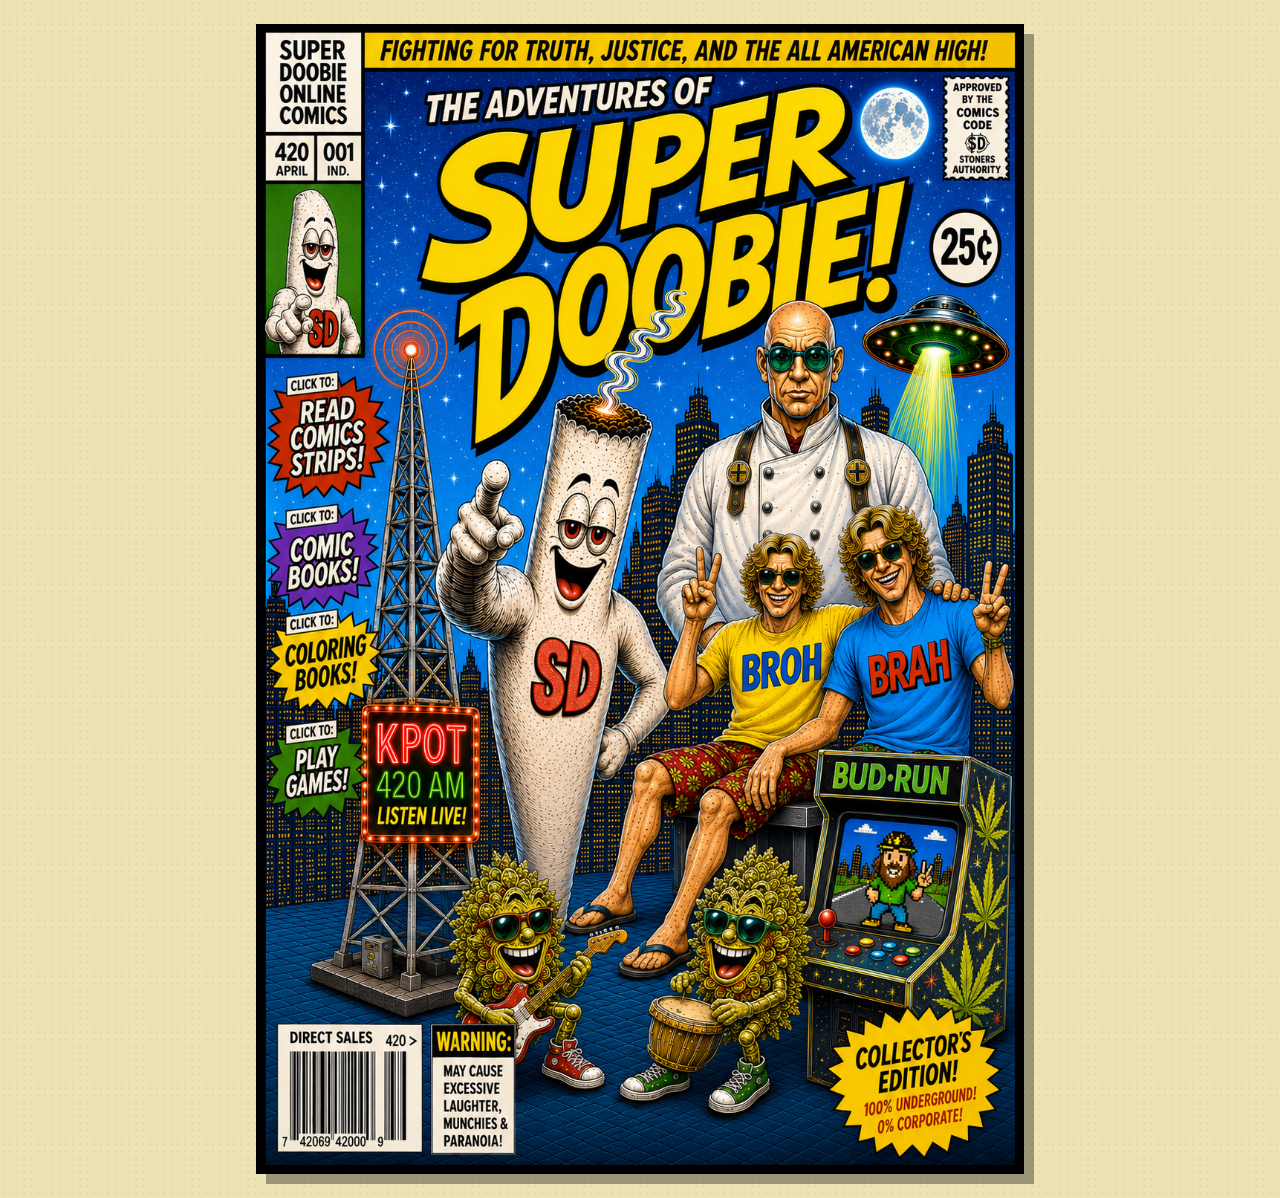
==== index.html @ 56e938bd "index.html" ====
<!DOCTYPE html>
<html lang="en">
<head>
    <meta charset="UTF-8" />
    <meta name="viewport" content="width=device-width, initial-scale=1.0" />

    <title>Super Doobie | Comic Strips, Comic Books, Games & Stash Box</title>

    <meta name="description" content="Welcome to SuperDoobie.com, home of Super Doobie! Explore comic strips, comic books, games, KPOT 420 AM, the Stash Box, coloring pages, original artwork, and underground cannabis humor.">
    <meta name="keywords" content="Super Doobie, SuperDoobie.com, comic strips, comic books, stoner comics, cannabis comics, marijuana humor, weed humor, underground comics, webcomics, games, Bud Run, KPOT 420 AM, Stash Box, coloring pages, original artwork">
    <meta name="author" content="SuperDoobie.com">

    <meta property="og:title" content="Super Doobie | Underground Comics, Games & Cannabis Humor">
    <meta property="og:description" content="Welcome to the world of Super Doobie! Read comic strips and comic books, play games, tune in to KPOT 420 AM, explore the Stash Box, and enjoy original underground cannabis humor.">
    <meta property="og:image" content="https://superdoobie.com/images/social/superdoobie-share.png">
    <meta property="og:url" content="https://superdoobie.com/">
    <meta property="og:type" content="website">

    <meta name="twitter:card" content="summary_large_image">
    <meta name="twitter:title" content="Super Doobie | Underground Comics, Games & Cannabis Humor">
    <meta name="twitter:description" content="Read comics, play games, explore the Stash Box, tune in to KPOT 420 AM, and discover the world of Super Doobie.">
    <meta name="twitter:image" content="https://superdoobie.com/images/social/superdoobie-share.png">

    <link rel="canonical" href="https://superdoobie.com/">

    <link rel="stylesheet" href="./css/index.css">
</head>

<body>

    <main class="cover-page">

        <img
    src="./images/branding/superdoobie-cover.png"
    alt="The Adventures of Super Doobie"
    class="cover-image">

    </main>

</body>
</html>
---- css/index.css ----
html,
body {
    margin: 0;
    padding: 0;
    min-height: 100%;
}

body {
    background: #efe3b6;
    background-image:
        radial-gradient(rgba(0,0,0,.06) 1px, transparent 1px);
    background-size: 7px 7px;
}
.cover-page {
    min-height: 100vh;
    display: flex;
    justify-content: center;
    align-items: flex-start;
    padding: 24px;
    box-sizing: border-box;
}

.cover-image {
    display: block;
    width: min(100%, 760px);
    height: auto;
    border: 4px solid #000;
    box-shadow: 10px 10px 0 rgba(0, 0, 0, 0.35);
    background: #fff;
}

@media (max-width: 700px) {
    .cover-page {
       padding:40px 20px 60px;
    }

    .cover-image {
        width: 100%;
        border-width: 3px;
        .cover-image{
    box-shadow:
        0 10px 35px rgba(0,0,0,.35);
}
    }
}
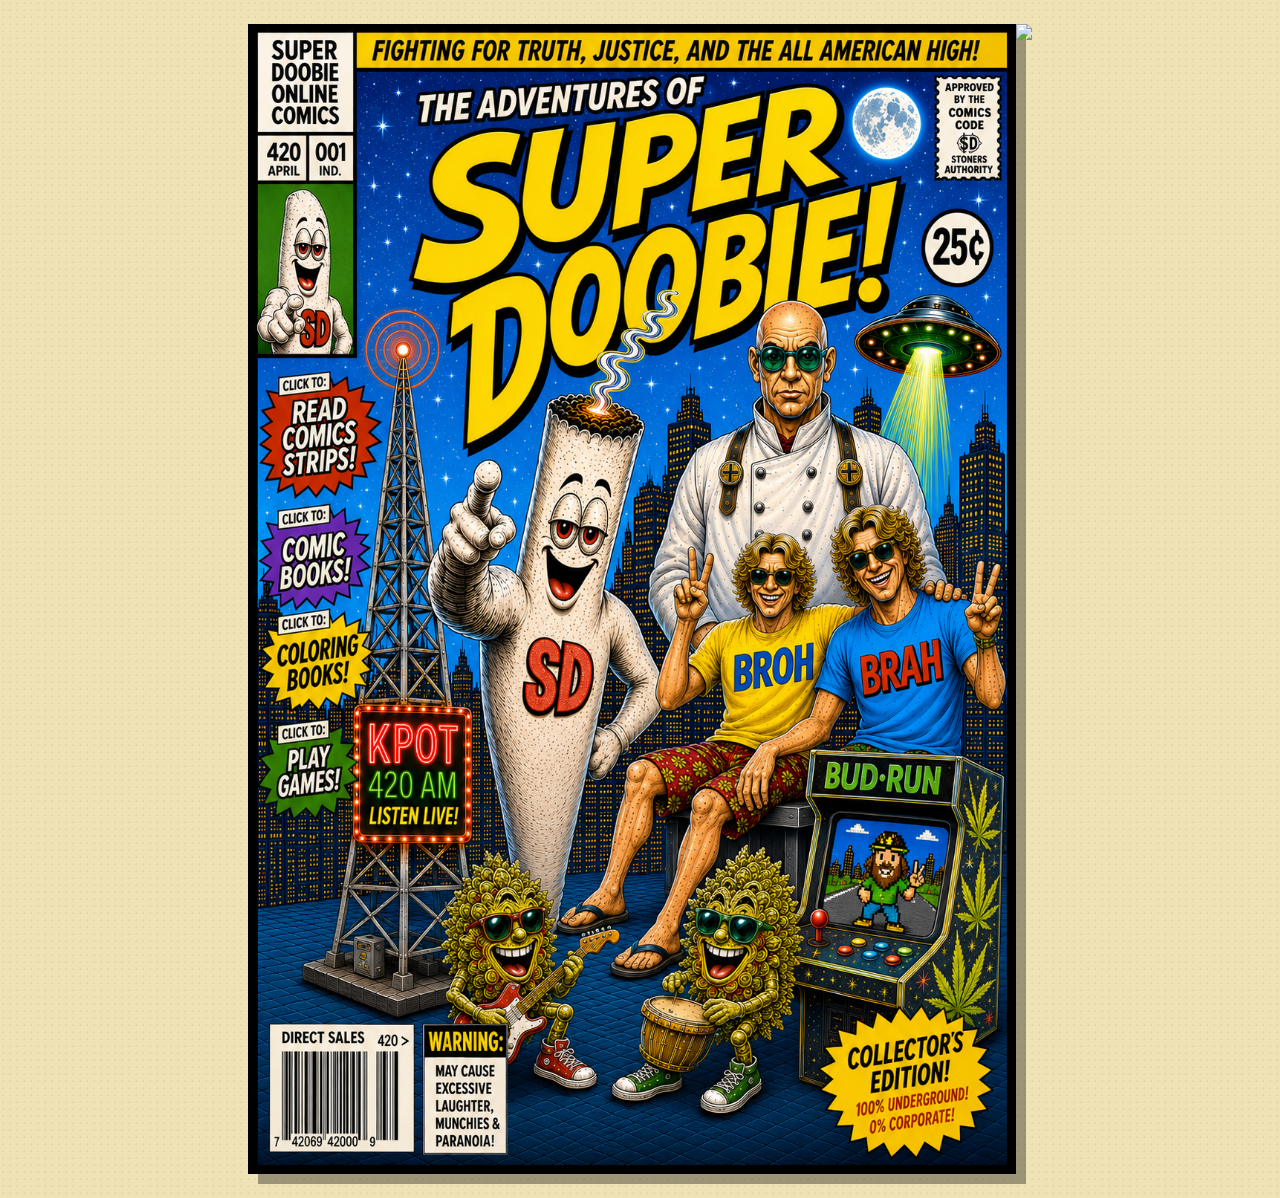
==== commit 02de37e9: "image map" ====
--- a/index.html
+++ b/index.html
@@ -28,14 +28,42 @@
 
 <body>
 
-    <main class="cover-page">
 
-        <img
-    src="./images/branding/superdoobie-cover.png"
-    alt="The Adventures of Super Doobie"
-    class="cover-image">
+<main class="cover-page">
 
-    </main>
+    <img
+        src="./images/branding/superdoobie-cover.png"
+        alt="The Adventures of Super Doobie"
+        class="cover-image"
+        usemap="#covermap">
+
+    <map name="covermap">
+
+        <!-- Comic Strips -->
+<img src="superdoobie-cover.png" usemap="#image-map">
+<map name="image-map">
+  <area
+    shape="circle"
+    coords="88,410,75"
+    href="pages/comic-strip.html"
+    alt="Super Doobie - Comic Strips"
+    title="Super Doobie - Comic Strips">
+</map>
+<area
+    shape="circle"
+    coords="90,555,70"
+    href="pages/comic-books.html"
+    alt="Super Doobie - Comic Books"
+    title="Super Doobie - Comic Books">
+
+<area
+    shape="circle"
+    coords="90,700,70"
+    href="pages/coloring-books.html"
+    alt="Super Doobie - Coloring Books"
+    title="Super Doobie - Coloring Books">
+
+</main>
 
 </body>
 </html>
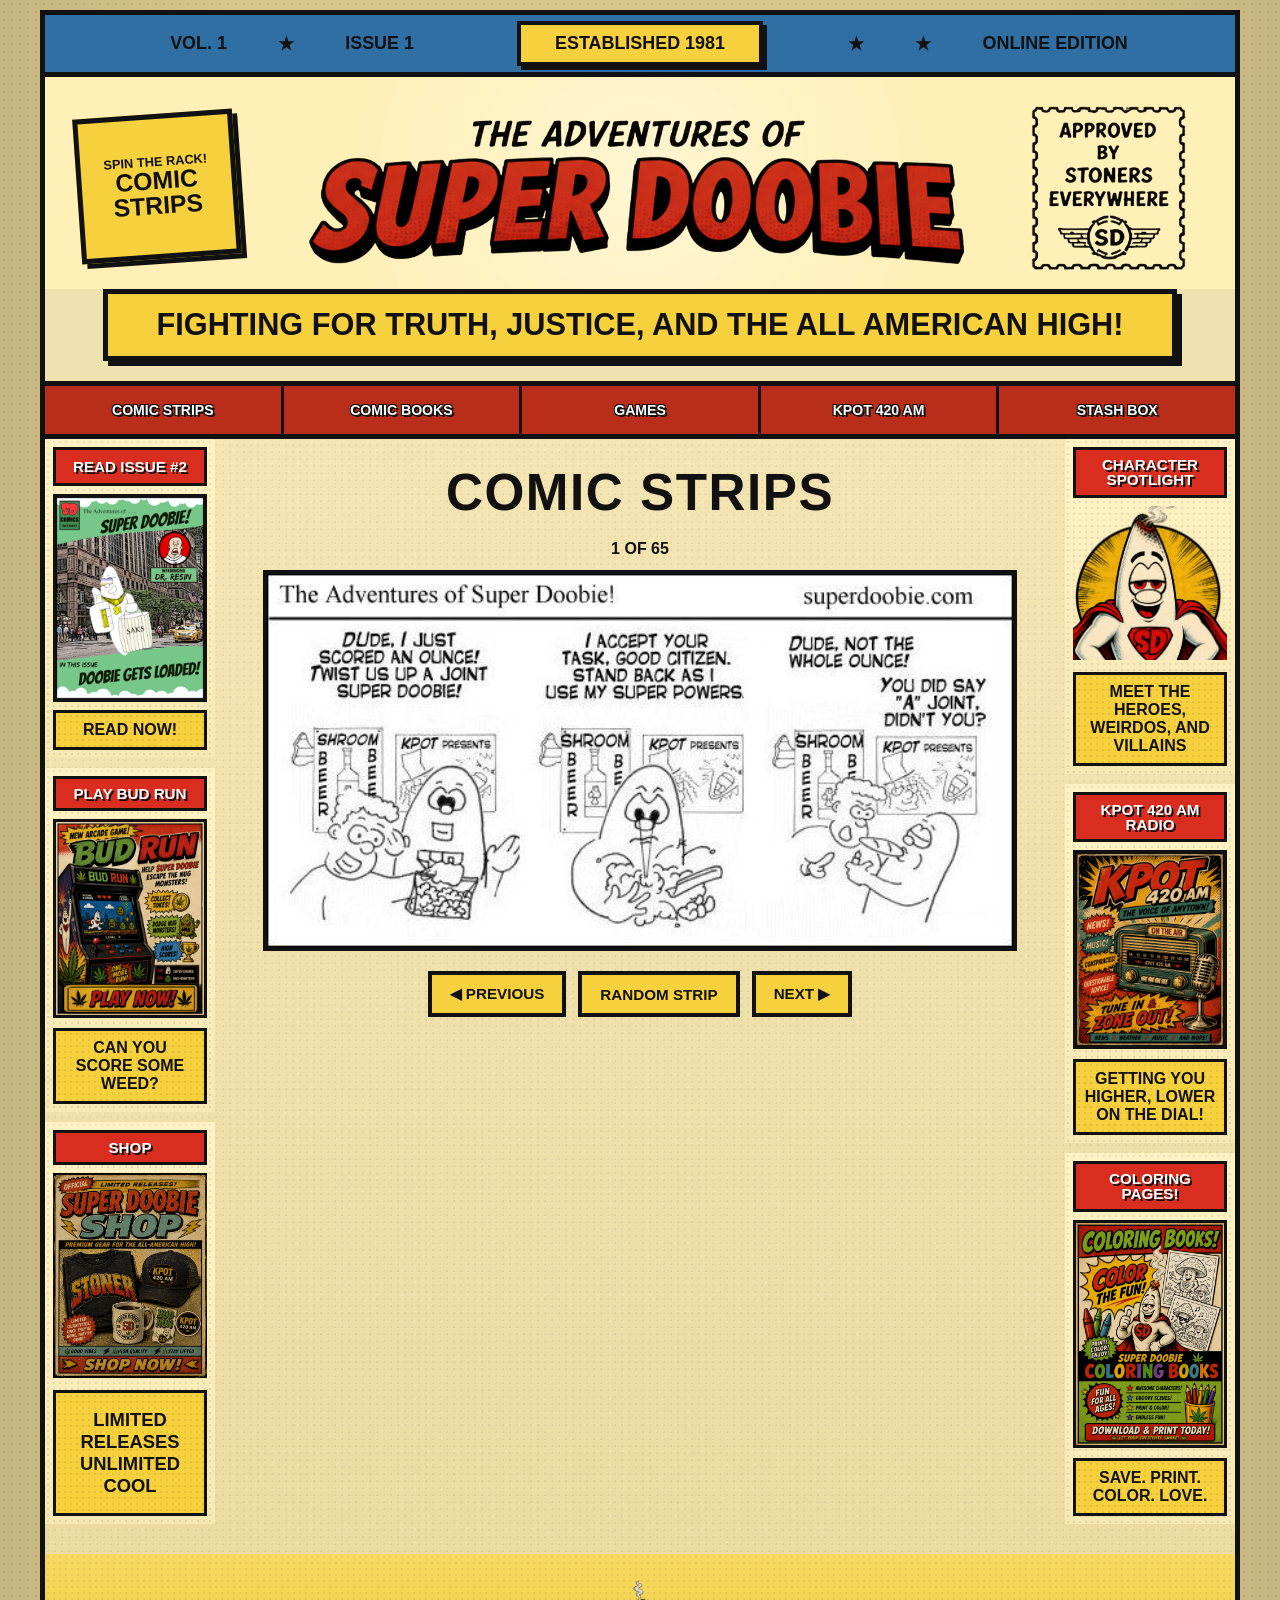
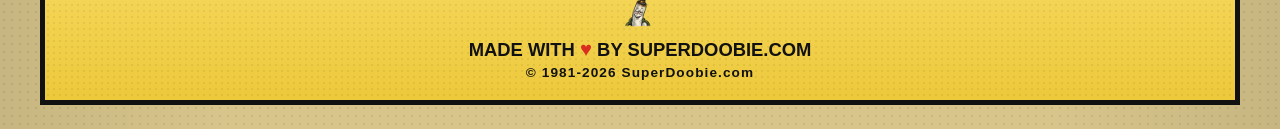
==== commit 30663d80: "new index" ====
--- a/index.html
+++ b/index.html
@@ -1,69 +1,208 @@
 <!DOCTYPE html>
 <html lang="en">
 <head>
-    <meta charset="UTF-8" />
-    <meta name="viewport" content="width=device-width, initial-scale=1.0" />
-
-    <title>Super Doobie | Comic Strips, Comic Books, Games & Stash Box</title>
-
-    <meta name="description" content="Welcome to SuperDoobie.com, home of Super Doobie! Explore comic strips, comic books, games, KPOT 420 AM, the Stash Box, coloring pages, original artwork, and underground cannabis humor.">
-    <meta name="keywords" content="Super Doobie, SuperDoobie.com, comic strips, comic books, stoner comics, cannabis comics, marijuana humor, weed humor, underground comics, webcomics, games, Bud Run, KPOT 420 AM, Stash Box, coloring pages, original artwork">
-    <meta name="author" content="SuperDoobie.com">
-
-    <meta property="og:title" content="Super Doobie | Underground Comics, Games & Cannabis Humor">
-    <meta property="og:description" content="Welcome to the world of Super Doobie! Read comic strips and comic books, play games, tune in to KPOT 420 AM, explore the Stash Box, and enjoy original underground cannabis humor.">
-    <meta property="og:image" content="https://superdoobie.com/images/social/superdoobie-share.png">
-    <meta property="og:url" content="https://superdoobie.com/">
-    <meta property="og:type" content="website">
-
-    <meta name="twitter:card" content="summary_large_image">
-    <meta name="twitter:title" content="Super Doobie | Underground Comics, Games & Cannabis Humor">
-    <meta name="twitter:description" content="Read comics, play games, explore the Stash Box, tune in to KPOT 420 AM, and discover the world of Super Doobie.">
-    <meta name="twitter:image" content="https://superdoobie.com/images/social/superdoobie-share.png">
-
-    <link rel="canonical" href="https://superdoobie.com/">
-
-    <link rel="stylesheet" href="./css/index.css">
+  <meta charset="UTF-8" />
+  <meta name="viewport" content="width=device-width, initial-scale=1.0" />
+
+  
+
+<title>Super Doobie Comic Strips</title>
+
+<meta name="description" content="Read every Super Doobie comic strip online. Enjoy classic underground stoner humor, cannabis comedy, and the adventures of Super Doobie, Dr. Resin, The Buds, Broh & Brah, and more.">
+
+<meta name="keywords" content="Super Doobie, Super Doobie comic strips, comic strips, stoner comics, cannabis comics, marijuana comics, weed humor, underground comics, webcomics, Dr. Resin, The Buds, Broh and Brah">
+
+<meta name="author" content="SuperDoobie.com">
+
+<meta property="og:title" content="Super Doobie Comic Strips">
+
+<meta property="og:description" content="Read the complete collection of Super Doobie comic strips featuring classic underground stoner humor and unforgettable characters.">
+
+<meta property="og:image" content="https://superdoobie.com/images/social/comic-strips-share.png">
+
+<meta property="og:url" content="https://superdoobie.com/pages/comic-strip.html">
+
+<meta property="og:type" content="website">
+
+<meta name="twitter:card" content="summary_large_image">
+
+<meta name="twitter:title" content="Super Doobie Comic Strips">
+
+<meta name="twitter:description" content="Read the complete collection of Super Doobie comic strips online.">
+
+<meta name="twitter:image" content="https://superdoobie.com/images/social/comic-strips-share.png">
+
+<link rel="canonical" href="https://superdoobie.com/pages/comic-strip.html">
+
+  <link rel="stylesheet" href="../css/framework.css">
+  <link rel="stylesheet" href="../css/header.css">
+  <link rel="stylesheet" href="../css/sidebar.css">
+  <link rel="stylesheet" href="../css/footer.css">
+  <link rel="stylesheet" href="../css/comic-strip.css">
 </head>
 
 <body>
 
-
-<main class="cover-page">
-
-    <img
-        src="./images/branding/superdoobie-cover.png"
-        alt="The Adventures of Super Doobie"
-        class="cover-image"
-        usemap="#covermap">
-
-    <map name="covermap">
-
-        <!-- Comic Strips -->
-<img src="superdoobie-cover.png" usemap="#image-map">
-<map name="image-map">
-  <area
-    shape="circle"
-    coords="88,410,75"
-    href="pages/comic-strip.html"
-    alt="Super Doobie - Comic Strips"
-    title="Super Doobie - Comic Strips">
-</map>
-<area
-    shape="circle"
-    coords="90,555,70"
-    href="pages/comic-books.html"
-    alt="Super Doobie - Comic Books"
-    title="Super Doobie - Comic Books">
-
-<area
-    shape="circle"
-    coords="90,700,70"
-    href="pages/coloring-books.html"
-    alt="Super Doobie - Coloring Books"
-    title="Super Doobie - Coloring Books">
-
-</main>
+<div class="site-shell">
+
+  <div id="header-placeholder"></div>
+
+  <div class="site-layout">
+
+    <aside class="site-sidebar site-sidebar-left">
+      <div id="sidebar-left-placeholder"></div>
+    </aside>
+
+    <main class="site-main">
+
+      <section class="comic-strip-page">
+
+        <header class="page-title-panel">
+          <h1>Comic Strips</h1>
+        </header>
+
+        <section class="strip-viewer">
+
+          <p id="strip-counter" class="strip-counter">
+            1 of 65
+          </p>
+
+          <div id="strip-click-zone" class="strip-click-zone">
+            <img
+              id="current-strip"
+              src="../images/comicstrips/0001.jpg"
+              alt="The Adventures of Super Doobie Comic Strip 1"
+              class="strip-image"
+            >
+          </div>
+
+          <div class="strip-controls">
+            <button id="previous-strip">◀ Previous</button>
+            <button id="random-strip">Random Strip</button>
+            <button id="next-strip">Next ▶</button>
+          </div>
+
+        </section>
+
+      </section>
+
+    </main>
+
+    <aside class="site-sidebar site-sidebar-right">
+      <div id="sidebar-right-placeholder"></div>
+    </aside>
+
+  </div>
+
+  <div id="footer-placeholder"></div>
+
+</div>
+
+<script>
+  fetch("../components/header.html")
+    .then(response => response.text())
+    .then(html => {
+      document.getElementById("header-placeholder").innerHTML = html;
+    });
+
+  fetch("../components/sidebar-left.html")
+    .then(response => response.text())
+    .then(html => {
+      document.getElementById("sidebar-left-placeholder").innerHTML = html;
+    });
+
+  fetch("../components/sidebar-right.html")
+    .then(response => response.text())
+    .then(html => {
+      document.getElementById("sidebar-right-placeholder").innerHTML = html;
+    });
+
+  fetch("../components/footer.html")
+    .then(response => response.text())
+    .then(html => {
+      document.getElementById("footer-placeholder").innerHTML = html;
+
+      const copyrightYear = document.getElementById("copyright-year");
+
+      if (copyrightYear) {
+        copyrightYear.textContent = new Date().getFullYear();
+      }
+    });
+</script>
+
+<script>
+  const totalStrips = 65;
+  let currentStrip = 1;
+
+  const stripImage = document.getElementById("current-strip");
+  const stripCounter = document.getElementById("strip-counter");
+  const stripClickZone = document.getElementById("strip-click-zone");
+
+  const previousButton = document.getElementById("previous-strip");
+  const randomButton = document.getElementById("random-strip");
+  const nextButton = document.getElementById("next-strip");
+
+  function formatStripNumber(number) {
+    return String(number).padStart(4, "0");
+  }
+
+  function updateStrip() {
+    const stripNumber = formatStripNumber(currentStrip);
+
+    stripImage.src = `../images/comicstrips/${stripNumber}.png`;
+    stripImage.alt = `The Adventures of Super Doobie Comic Strip ${currentStrip}`;
+
+    stripCounter.textContent = `${currentStrip} of ${totalStrips}`;
+  }
+
+  function previousStrip() {
+    if (currentStrip === 1) {
+      currentStrip = totalStrips;
+    } else {
+      currentStrip--;
+    }
+
+    updateStrip();
+  }
+
+  function nextStrip() {
+    if (currentStrip === totalStrips) {
+      currentStrip = 1;
+    } else {
+      currentStrip++;
+    }
+
+    updateStrip();
+  }
+
+  previousButton.addEventListener("click", previousStrip);
+  nextButton.addEventListener("click", nextStrip);
+
+  randomButton.addEventListener("click", function () {
+    let randomStrip = currentStrip;
+
+    while (randomStrip === currentStrip && totalStrips > 1) {
+      randomStrip = Math.floor(Math.random() * totalStrips) + 1;
+    }
+
+    currentStrip = randomStrip;
+    updateStrip();
+  });
+
+  stripClickZone.addEventListener("click", function (event) {
+    const box = stripClickZone.getBoundingClientRect();
+    const clickX = event.clientX - box.left;
+    const centerX = box.width / 2;
+
+    if (clickX < centerX) {
+      previousStrip();
+    } else {
+      nextStrip();
+    }
+  });
+
+  updateStrip();
+</script>
 
 </body>
 </html>
--- a/css/framework.css
+++ b/css/framework.css
@@ -0,0 +1,194 @@
+/* ==========================
+   SUPER DOOBIE FRAMEWORK
+   Comic Page / Printed Sheet
+========================== */
+
+* {
+    box-sizing: border-box;
+}
+
+html {
+    min-height: 100%;
+}
+
+body {
+    margin: 0;
+    min-height: 100%;
+
+    background:
+        radial-gradient(circle, rgba(0,0,0,.08) 1px, transparent 1px),
+        linear-gradient(90deg, rgba(0,0,0,.08), transparent 18%, transparent 82%, rgba(0,0,0,.08)),
+        #d8c58c;
+
+    background-size:
+        8px 8px,
+        100% 100%,
+        100% 100%;
+
+    font-family: Arial, Helvetica, sans-serif;
+    color: #111;
+}
+
+/* ==========================
+   COMIC PAGE SHELL
+========================== */
+
+.site-shell {
+    position: relative;
+
+    width: min(94vw, 1200px);
+
+    margin: 10px auto 24px;
+
+    background:
+        radial-gradient(circle, rgba(0,0,0,.06) 1px, transparent 1px),
+        radial-gradient(circle, rgba(255,255,255,.18) 1px, transparent 1px),
+        linear-gradient(rgba(255,255,255,.18), rgba(0,0,0,.04)),
+        #f4e3a8;
+
+    background-size:
+        7px 7px,
+        13px 13px,
+        100% 100%,
+        100% 100%;
+
+    border: 5px solid #111;
+
+    box-shadow: none;
+
+    overflow: hidden;
+} 
+
+/* subtle spine / seam */
+.site-shell::before {
+    content: "";
+    position: absolute;
+    top: 0;
+    left: -10px;
+
+    width: 10px;
+    height: 100%;
+
+    background:
+        linear-gradient(90deg, rgba(0,0,0,.25), rgba(255,255,255,.12), rgba(0,0,0,.12)),
+        #d8c58c;
+
+    border-left: 2px solid #111;
+    border-right: 2px solid rgba(0,0,0,.35);
+
+    z-index: -1;
+}
+
+/* staple marks */
+.site-shell::after {
+    content: "";
+    position: absolute;
+    left: -7px;
+    top: 115px;
+
+    width: 5px;
+    height: 26px;
+
+    background: rgba(20,20,20,.55);
+    border-radius: 8px;
+
+    box-shadow:
+        0 520px 0 rgba(20,20,20,.48);
+
+    z-index: 2;
+}
+
+/* ==========================
+   PAGE LAYOUT
+========================== */
+
+.site-layout {
+    display: grid;
+    grid-template-columns: 170px minmax(0, 1fr) 170px;
+    gap: 0;
+
+    align-items: start;
+
+    padding: 0 0 18px;
+}
+
+/* ==========================
+   MAIN CONTENT
+========================== */
+
+.site-main {
+    padding: 0;
+}
+
+.comic-page {
+    min-height: 260px;
+
+    margin: 0;
+    padding: 24px;
+
+    background:
+        radial-gradient(circle, rgba(0,0,0,.04) 1px, transparent 1px),
+        linear-gradient(rgba(255,255,255,.18), rgba(0,0,0,.03)),
+        #fff0b8;
+
+    background-size:
+        7px 7px,
+        100% 100%,
+        100% 100%;
+
+    border-left: 4px solid #111;
+    border-right: 4px solid #111;
+    border-bottom: 4px solid #111;
+
+    box-shadow: none;
+}
+
+.comic-page p {
+    margin: 0;
+}
+
+/* ==========================
+   MOBILE
+========================== */
+
+@media (max-width: 760px) {
+
+    body {
+        background: #333;
+    }
+
+    .site-shell {
+        width: 100%;
+        margin: 0;
+        border: 4px solid #111;
+    }
+
+    .site-layout {
+        display: flex;
+        flex-direction: column;
+        padding-bottom: 0;
+    }
+
+    .site-main {
+        order: 1;
+        width: 100%;
+    }
+
+    .site-sidebar-left {
+        order: 2;
+        width: 100%;
+    }
+
+    .site-sidebar-right {
+        order: 3;
+        width: 100%;
+    }
+
+    .comic-page {
+        min-height: auto;
+        padding: 16px 12px;
+        border-left: 0;
+        border-right: 0;
+        border-bottom: 4px solid #111;
+    }
+}
--- a/css/header.css
+++ b/css/header.css
@@ -0,0 +1,353 @@
+/* ==========================
+   SUPER DOOBIE HEADER
+========================== */
+
+* {
+    box-sizing: border-box;
+}
+
+body {
+    margin: 0;
+}
+
+.comic-masthead {
+    background: #efe2ae;
+    border-bottom: 5px solid #111;
+}
+
+/* ==========================
+   TOP INFO BAR
+========================== */
+
+.masthead-info-bar {
+    display: grid;
+    grid-template-columns: 1fr auto 1fr;
+    align-items: center;
+
+    padding: 6px 22px;
+
+    background: #2f6fa3;
+    border-bottom: 5px solid #111;
+
+    font-weight: 900;
+    text-transform: uppercase;
+    font-size: clamp(0.9rem, 1.4vw, 1.35rem);
+}
+
+.info-left,
+.info-right {
+    display: flex;
+    align-items: center;
+    gap: clamp(18px, 4vw, 70px);
+}
+
+.info-left {
+    justify-content: center;
+}
+
+.info-right {
+    justify-content: center;
+}
+
+.established-badge {
+    background: #f6d13d;
+    color: #111;
+
+    padding: 8px 34px;
+
+    border: 4px solid #111;
+    box-shadow: 4px 4px 0 #111;
+
+    white-space: nowrap;
+}
+
+/* ==========================
+   MAIN HEADER ROW
+========================== */
+
+.masthead-main {
+    display: grid;
+    grid-template-columns: 190px 1fr 190px;
+    align-items: center;
+    gap: 24px;
+
+    padding: 24px 32px 18px;
+
+    background:
+        radial-gradient(circle at center, rgba(255,255,255,0.35), transparent 48%),
+        #fff0b8;
+}
+
+/* ==========================
+   FEATURED PROMO / SPINNER
+========================== */
+
+.promo-spinner {
+    width: 160px;
+    height: 145px;
+
+    display: flex;
+    flex-direction: column;
+    justify-content: center;
+    align-items: center;
+
+    background: #f6d13d;
+    color: #111;
+
+    border: 5px solid #111;
+    box-shadow: 5px 5px 0 #111;
+
+    text-align: center;
+    text-decoration: none;
+    text-transform: uppercase;
+    font-weight: 900;
+
+    transform: rotate(-4deg);
+}
+
+.promo-spinner:hover {
+    background: #d92d1f;
+    color: #fff;
+}
+
+.promo-kicker {
+    display: block;
+    font-size: 0.8rem;
+    line-height: 1.1;
+}
+
+.promo-main {
+    display: block;
+    font-size: 1.55rem;
+    line-height: 1;
+}
+
+/* ==========================
+   LOGO AREA
+========================== */
+
+.masthead-title {
+    display: flex;
+    justify-content: center;
+    align-items: center;
+}
+
+.superdoobie-logo {
+    display: block;
+    width: 100%;
+    max-width: 1180px;
+    height: auto;
+}
+
+/* ==========================
+   APPROVAL SEAL
+========================== */
+
+.approval-seal {
+    display: flex;
+    justify-content: center;
+    align-items: center;
+}
+
+.approval-seal img {
+    width: 160px;
+    height: auto;
+    display: block;
+}
+
+/* ==========================
+   TAGLINE BANNER
+========================== */
+
+.masthead-tagline {
+    display: flex;
+    justify-content: center;
+    align-items: center;
+
+    width: 76%;
+    margin: 0 auto 20px;
+}
+
+.tag-center {
+    background: #f6d13d;
+    color: #111;
+
+    border-top: 5px solid #111;
+    border-bottom: 5px solid #111;
+
+    padding: 14px 48px;
+
+    font-weight: 900;
+    text-transform: uppercase;
+    font-size: clamp(1rem, 2.4vw, 2rem);
+    line-height: 1.1;
+    text-align: center;
+
+    white-space: nowrap;
+
+    box-shadow: 0 5px 0 #111;
+}
+
+.tag-end-left,
+.tag-end-right {
+    display: none;
+}
+
+.tag-center {
+    border: 5px solid #111;
+    box-shadow: 5px 5px 0 #111;
+}
+
+/* ==========================
+   NAVIGATION
+========================== */
+
+.masthead-nav {
+    display: flex;
+    justify-content: center;
+    flex-wrap: nowrap;
+
+    background: #b92e1b;
+    border-top: 5px solid #111;
+}
+
+.masthead-nav a {
+    flex: 1;
+
+    color: #fff;
+    text-decoration: none;
+
+    padding: 16px 10px;
+
+    border-right: 3px solid #111;
+
+    text-align: center;
+    font-weight: 900;
+    text-transform: uppercase;
+    font-size: clamp(0.8rem, 1.1vw, 1.1rem);
+
+    text-shadow:
+        2px 2px 0 #111,
+        -1px -1px 0 #111,
+        1px -1px 0 #111,
+        -1px 1px 0 #111;
+}
+
+.masthead-nav a:last-child {
+    border-right: none;
+}
+
+.masthead-nav a:hover {
+    background: #f6d13d;
+    color: #111;
+    text-shadow: none;
+}
+
+/* ==========================
+   TABLET
+========================== */
+
+@media (max-width: 1100px) {
+    .masthead-main {
+        grid-template-columns: 145px 1fr 145px;
+        gap: 16px;
+        padding: 20px 18px 16px;
+    }
+
+    .promo-spinner {
+        width: 130px;
+        height: 120px;
+    }
+
+    .promo-main {
+        font-size: 1.2rem;
+    }
+
+    .approval-seal img {
+        width: 115px;
+    }
+
+    .masthead-tagline {
+        width: 82%;
+    }
+
+    .tag-center {
+        padding: 12px 28px;
+    }
+
+    .tag-end-left,
+    .tag-end-right {
+        width: 38px;
+        height: 54px;
+    }
+}
+
+/* ==========================
+   MOBILE
+========================== */
+
+@media (max-width: 760px) {
+
+    .masthead-info-bar {
+        display: none;
+    }
+
+    .masthead-main {
+        display: block;
+        padding: 20px 12px 14px;
+        text-align: center;
+    }
+
+    .promo-spinner {
+        display: none;
+    }
+
+    .approval-seal {
+        display: none;
+    }
+
+    .masthead-title {
+        margin: 0 auto;
+    }
+
+    .superdoobie-logo {
+        display: block;
+        width: 100%;
+        max-width: 420px;
+        margin: 0 auto;
+    }
+
+    .masthead-tagline {
+        width: 94%;
+        margin: 0 auto 14px;
+    }
+
+    .tag-center {
+        white-space: normal;
+        padding: 12px 14px;
+        font-size: 1rem;
+        line-height: 1.15;
+    }
+
+    .tag-end-left,
+    .tag-end-right {
+        display: none;
+    }
+
+    .masthead-nav {
+        display: grid;
+        grid-template-columns: 1fr;
+        border-top: 4px solid #111;
+    }
+
+    .masthead-nav a {
+        border-right: none;
+        border-bottom: 3px solid #111;
+        padding: 14px 10px;
+        font-size: .95rem;
+    }
+
+    .masthead-nav a:last-child {
+        border-bottom: none;
+    }
+}
--- a/css/sidebar.css
+++ b/css/sidebar.css
@@ -0,0 +1,215 @@
+/* ==========================
+   SIDEBARS
+   Printed Comic Page Style
+========================== */
+
+.site-sidebar {
+    padding: 0;
+    background: transparent;
+    border: 0;
+    box-shadow: none;
+}
+
+/* ==========================
+   SIDEBAR CARDS
+========================== */
+
+.sidebar-card {
+    margin: 0;
+    padding: 8px;
+
+    background:
+        radial-gradient(circle, rgba(0, 0, 0, 0.08) 1px, transparent 1px),
+        linear-gradient(rgba(255, 255, 255, 0.18), rgba(0, 0, 0, 0.03)),
+        #fff0b8;
+
+    background-size:
+        6px 6px,
+        100% 100%,
+        100% 100%;
+
+    border: 0;
+    box-shadow: none;
+
+    text-align: center;
+}
+
+.sidebar-card + .sidebar-card {
+    margin-top: 10px;
+}
+
+.sidebar-card h2 {
+    margin: 0 0 8px;
+
+    background: #d92d1f;
+    color: #fff;
+
+    border: 3px solid #111;
+    padding: 7px 5px;
+
+    font-size: 0.95rem;
+    line-height: 1;
+    text-transform: uppercase;
+    text-shadow: 2px 2px 0 #111;
+}
+
+.sidebar-card h3 {
+    text-align: center;
+    margin: 8px 0;
+    font-size: 1.15rem;
+}
+
+.sidebar-card p {
+    margin: 8px 0 0;
+
+    font-size: 0.85rem;
+    line-height: 1.25;
+    font-weight: 700;
+}
+
+/* ==========================
+   IMAGE PLACEHOLDER
+========================== */
+
+.sidebar-image-placeholder {
+    min-height: 95px;
+
+    display: grid;
+    place-items: center;
+
+    background:
+        radial-gradient(circle, rgba(0, 0, 0, 0.08) 1px, transparent 1px),
+        #f6d13d;
+
+    background-size: 6px 6px;
+
+    border: 3px solid #111;
+
+    font-weight: 900;
+    text-transform: uppercase;
+    font-size: 0.9rem;
+}
+
+/* ==========================
+   COMIC AD CARD
+========================== */
+
+.comic-ad {
+    padding: 8px;
+}
+
+.ad-title {
+    background: #d92d1f;
+    color: white;
+
+    border: 3px solid #111;
+
+    padding: 8px;
+
+    font-size: 0.95rem;
+    font-weight: 900;
+
+    text-align: center;
+    text-transform: uppercase;
+
+    text-shadow: 2px 2px 0 #111;
+
+    margin-bottom: 8px;
+}
+
+.ad-cover {
+    border: 3px solid #111;
+
+    background: #f6d13d;
+
+    margin-bottom: 8px;
+
+    overflow: hidden;
+}
+
+.ad-cover img {
+    display: block;
+
+    width: 100%;
+    height: auto;
+}
+
+.ad-button {
+    background:
+        radial-gradient(circle, rgba(0, 0, 0, 0.08) 1px, transparent 1px),
+        #f6d13d;
+
+    background-size: 6px 6px;
+
+    border: 3px solid #111;
+
+    padding: 8px;
+
+    font-weight: 900;
+
+    text-transform: uppercase;
+
+    text-align: center;
+}
+
+/* ==========================
+   SIDEBAR IMAGES
+========================== */
+
+.character-spotlight-image {
+    display: block;
+    width: 100%;
+    max-width: 250px;
+    height: auto;
+    margin: 0 auto 12px;
+}
+
+.sidebar-card-image img {
+    display: block;
+    width: 100%;
+    max-width: 200px;
+    height: auto;
+    margin: 0 auto 10px;
+    border: 3px solid #111;
+}
+/* ==========================
+   MOBILE
+========================== */
+
+@media (max-width: 760px) {
+
+    .site-sidebar {
+        padding: 0;
+        border: 0;
+        box-shadow: none;
+    }
+
+    .sidebar-card {
+        margin: 0;
+        padding: 10px;
+        border-bottom: 4px solid #111;
+    }
+
+    .sidebar-card + .sidebar-card {
+        margin-top: 0;
+    }
+
+    .sidebar-card:last-child {
+        border-bottom: 4px solid #111;
+    }
+
+    .sidebar-card h2,
+    .ad-title {
+        font-size: 1rem;
+    }
+
+    .character-spotlight-image,
+    .sidebar-card-image img {
+        max-width: 280px;
+    }
+
+    .ad-button {
+        max-width: 320px;
+        margin: 8px auto 0;
+    }
+}
--- a/css/footer.css
+++ b/css/footer.css
@@ -0,0 +1,89 @@
+/* ==========================
+   FOOTER
+========================== */
+
+.site-footer {
+    margin-top: 12px;
+    background: transparent;
+    border: 0;
+    box-shadow: none;
+    text-align: center;
+}
+
+.footer-inner {
+    margin: 0 auto;
+    padding: 24px 20px 20px;
+
+    background:
+        radial-gradient(circle, rgba(0,0,0,.06) 1px, transparent 1px),
+        linear-gradient(rgba(255,255,255,.18), rgba(0,0,0,.04)),
+        #f6d13d;
+
+    background-size:
+        6px 6px,
+        100% 100%,
+        100% 100%;
+
+    border: 0;
+    box-shadow: none;
+
+    display: flex;
+    flex-direction: column;
+    align-items: center;
+    justify-content: center;
+}
+
+.footer-doobie {
+    width: 78px;
+    height: auto;
+    margin-bottom: 8px;
+}
+
+.footer-main {
+    margin: 0;
+
+    font-size: 1.15rem;
+    font-weight: 900;
+    line-height: 1.1;
+
+    text-transform: uppercase;
+}
+
+.footer-sub {
+    margin: 4px 0 0;
+
+    font-size: .85rem;
+    font-weight: 700;
+    letter-spacing: .08em;
+}
+
+.heart {
+    color: #d92d1f;
+    font-size: 1.1em;
+}
+
+/* ==========================
+   MOBILE
+========================== */
+
+@media (max-width:760px) {
+    .site-footer {
+        margin-top: 8px;
+    }
+
+    .footer-inner {
+        padding: 16px 12px 14px;
+    }
+
+    .footer-doobie {
+        width: 54px;
+    }
+
+    .footer-main {
+        font-size: .85rem;
+    }
+
+    .footer-sub {
+        font-size: .65rem;
+    }
+}
--- a/css/comic-strip.css
+++ b/css/comic-strip.css
@@ -0,0 +1,222 @@
+/* ==========================
+   COMIC STRIP PAGE
+========================== */
+
+.comic-strip-page {
+    padding: 24px;
+    text-align: center;
+}
+
+/* ==========================
+   PAGE TITLE
+========================== */
+
+.page-title-panel {
+    margin-bottom: 18px;
+}
+
+.page-title-panel h1 {
+    margin: 0;
+
+    font-size: clamp(2rem, 4vw, 3.4rem);
+
+    font-weight: 900;
+
+    text-transform: uppercase;
+
+    letter-spacing: .03em;
+}
+
+.page-title-panel p {
+    margin: 8px 0 0;
+
+    font-size: 1rem;
+
+    font-weight: 900;
+
+    text-transform: uppercase;
+}
+
+/* ==========================
+   STRIP VIEWER
+========================== */
+
+.strip-image {
+    display: block;
+    width: 100%;
+    height: auto;
+
+    border: 4px solid #111;
+    background: #fff;
+}
+.strip-counter {
+
+    margin: 0 0 12px;
+
+    font-size: 1rem;
+
+    font-weight: 900;
+
+    text-transform: uppercase;
+}
+
+/* ==========================
+   CLICKABLE COMIC
+========================== */
+
+.strip-viewer {
+    width: 100%;
+    max-width: none;
+    margin: 0 auto;
+}
+
+.strip-click-zone {
+    position: relative;
+    display: block;
+    width: 94%;
+    max-width: 980px;
+    margin: 0 auto 20px;
+    cursor: pointer;
+}
+
+.strip-image {
+    display: block;
+    width: 100%;
+    height: auto;
+    margin: 0 auto;
+    border: 4px solid #111;
+    background: #fff;
+}
+
+
+/* ==========================
+   BUTTONS
+========================== */
+
+.strip-controls {
+
+    display: flex;
+
+    justify-content: center;
+
+    gap: 12px;
+
+    flex-wrap: wrap;
+}
+
+.strip-controls button {
+
+    background: #f6d13d;
+
+    color: #111;
+
+    border: 4px solid #111;
+
+    padding: 10px 18px;
+
+    font-size: .95rem;
+
+    font-weight: 900;
+
+    text-transform: uppercase;
+
+    cursor: pointer;
+
+    transition:
+        background .15s,
+        color .15s,
+        transform .12s;
+}
+
+.strip-controls button:hover {
+
+    background: #d92d1f;
+
+    color: #fff;
+
+    transform: translateY(-2px);
+}
+
+.strip-controls button:disabled {
+
+    opacity: .35;
+
+    cursor: not-allowed;
+
+    transform: none;
+}
+
+/* ==========================
+   MOBILE
+========================== */
+
+@media (max-width:760px) {
+
+    .comic-strip-page {
+        padding: 18px 10px;
+    }
+
+    .page-title-panel {
+        margin-bottom: 14px;
+    }
+
+    .page-title-panel h1 {
+        font-size: 2.2rem;
+    }
+
+    .strip-viewer h2 {
+        font-size: 1.25rem;
+    }
+
+    .strip-click-zone {
+        width: 100%;
+        margin-bottom: 12px;
+    }
+
+    .strip-image {
+        width: 100%;
+        max-width: 100%;
+    }
+
+    /* Hide floating arrows on mobile */
+    .strip-click-hint {
+        display: none;
+    }
+
+    /* Mobile controls become simple arrow buttons */
+    .strip-controls {
+        display: grid;
+        grid-template-columns: 1fr 1fr;
+        gap: 8px;
+        margin-top: 8px;
+    }
+
+    #random-strip {
+        display: none;
+    }
+
+    #previous-strip,
+    #next-strip {
+        width: 100%;
+        padding: 10px;
+        font-size: 0;
+    }
+
+    #previous-strip::before {
+        content: "◀";
+        font-size: 1.4rem;
+    }
+
+    #next-strip::before {
+        content: "▶";
+        font-size: 1.4rem;
+    }
+
+    #previous-strip {
+        order: 1;
+    }
+
+    #next-strip {
+        order: 2;
+    }
+}   
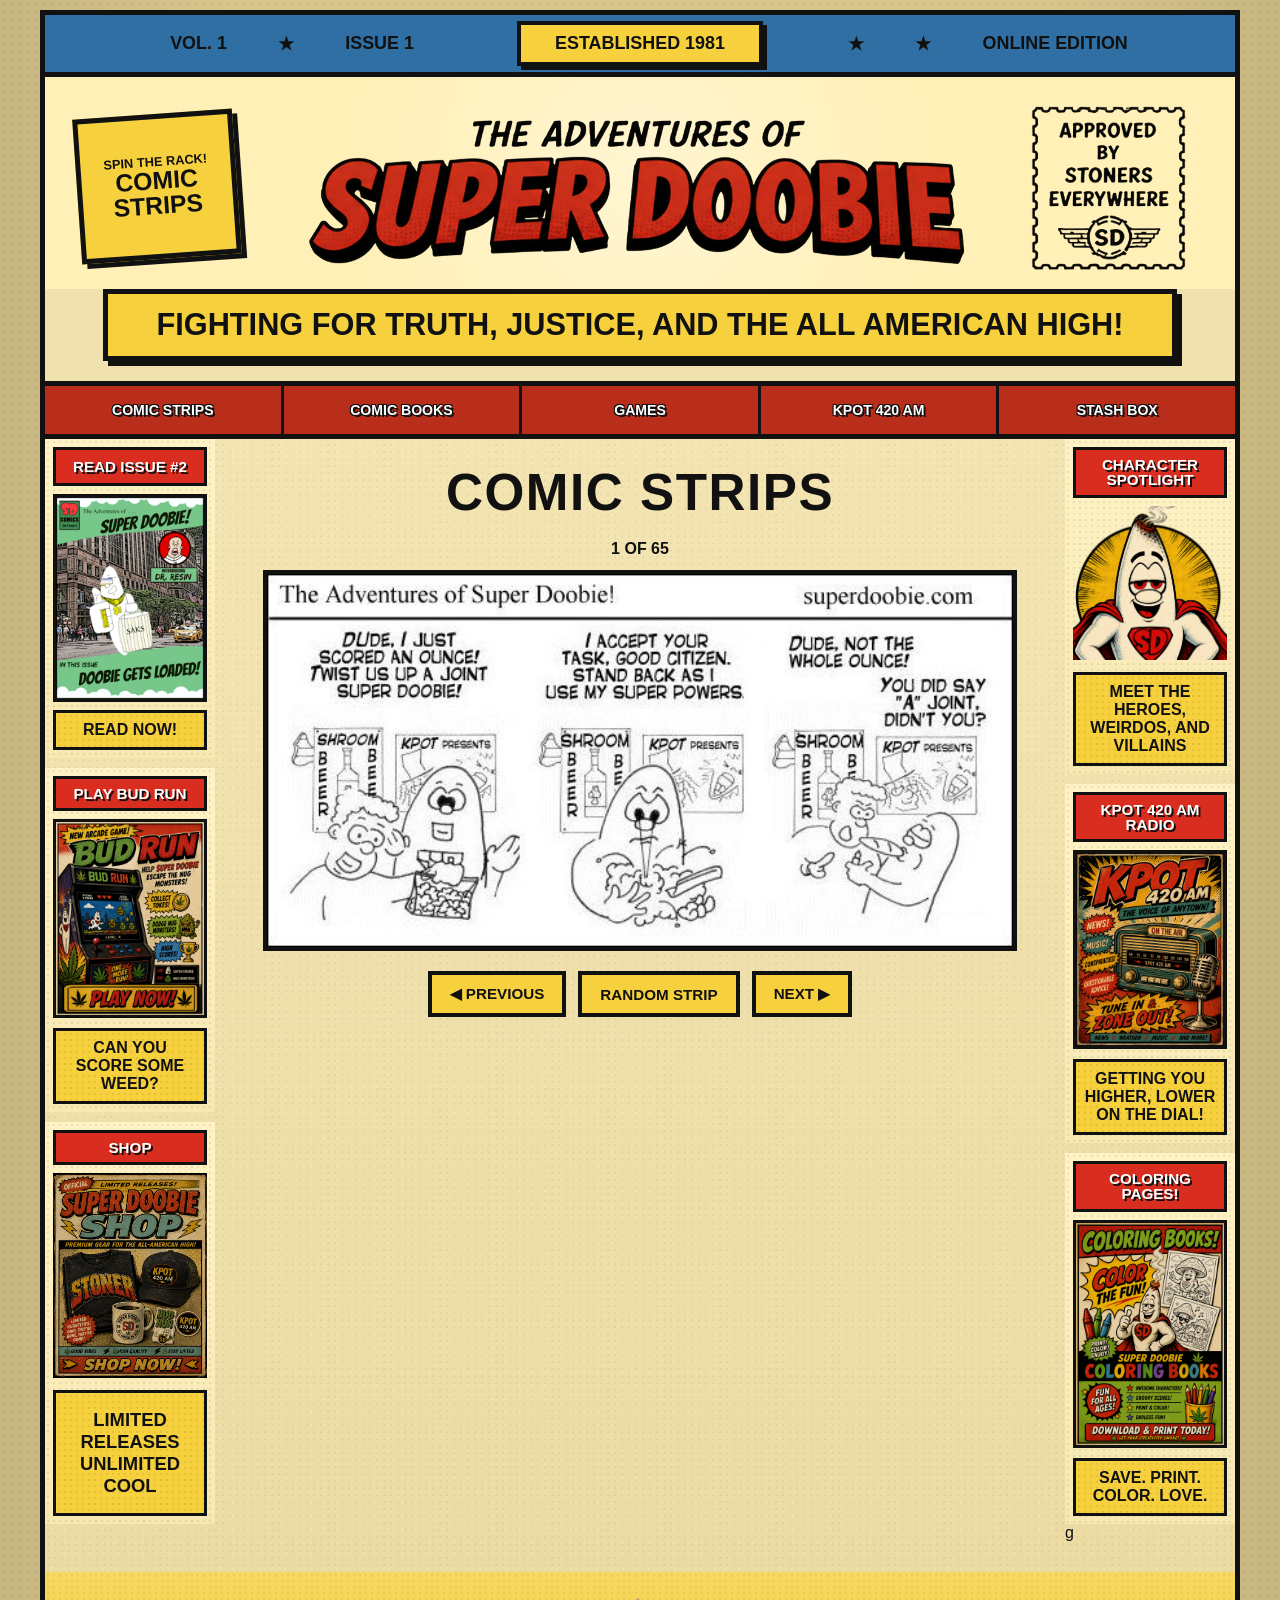
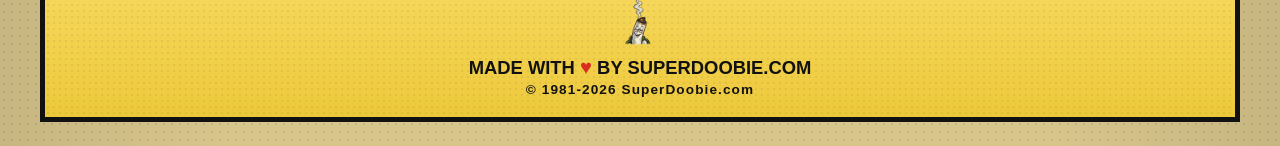
==== commit 301b05e1: "still links" ====
--- a/index.html
+++ b/index.html
@@ -34,12 +34,13 @@
 
 <link rel="canonical" href="https://superdoobie.com/pages/comic-strip.html">
 
-  <link rel="stylesheet" href="../css/framework.css">
-  <link rel="stylesheet" href="../css/header.css">
-  <link rel="stylesheet" href="../css/sidebar.css">
-  <link rel="stylesheet" href="../css/footer.css">
-  <link rel="stylesheet" href="../css/comic-strip.css">
+<link rel="stylesheet" href="./css/framework.css">
+<link rel="stylesheet" href="./css/header.css">
+<link rel="stylesheet" href="./css/sidebar.css">
+<link rel="stylesheet" href="./css/footer.css">
+<link rel="stylesheet" href="./css/comic-strip.css">
 </head>
+
 
 <body>
 
@@ -99,25 +100,25 @@
 </div>
 
 <script>
-  fetch("../components/header.html")
+  fetch("./components/header.html")
     .then(response => response.text())
     .then(html => {
       document.getElementById("header-placeholder").innerHTML = html;
     });
 
-  fetch("../components/sidebar-left.html")
+  fetch("./components/sidebar-left.html")
     .then(response => response.text())
     .then(html => {
       document.getElementById("sidebar-left-placeholder").innerHTML = html;
     });
 
-  fetch("../components/sidebar-right.html")
+  fetch("./components/sidebar-right.html")
     .then(response => response.text())
     .then(html => {
       document.getElementById("sidebar-right-placeholder").innerHTML = html;
     });
 
-  fetch("../components/footer.html")
+  fetch("./components/footer.html")
     .then(response => response.text())
     .then(html => {
       document.getElementById("footer-placeholder").innerHTML = html;
@@ -149,7 +150,7 @@
   function updateStrip() {
     const stripNumber = formatStripNumber(currentStrip);
 
-    stripImage.src = `../images/comicstrips/${stripNumber}.png`;
+    stripImage.src = `./images/comicstrips/${stripNumber}.png`;
     stripImage.alt = `The Adventures of Super Doobie Comic Strip ${currentStrip}`;
 
     stripCounter.textContent = `${currentStrip} of ${totalStrips}`;
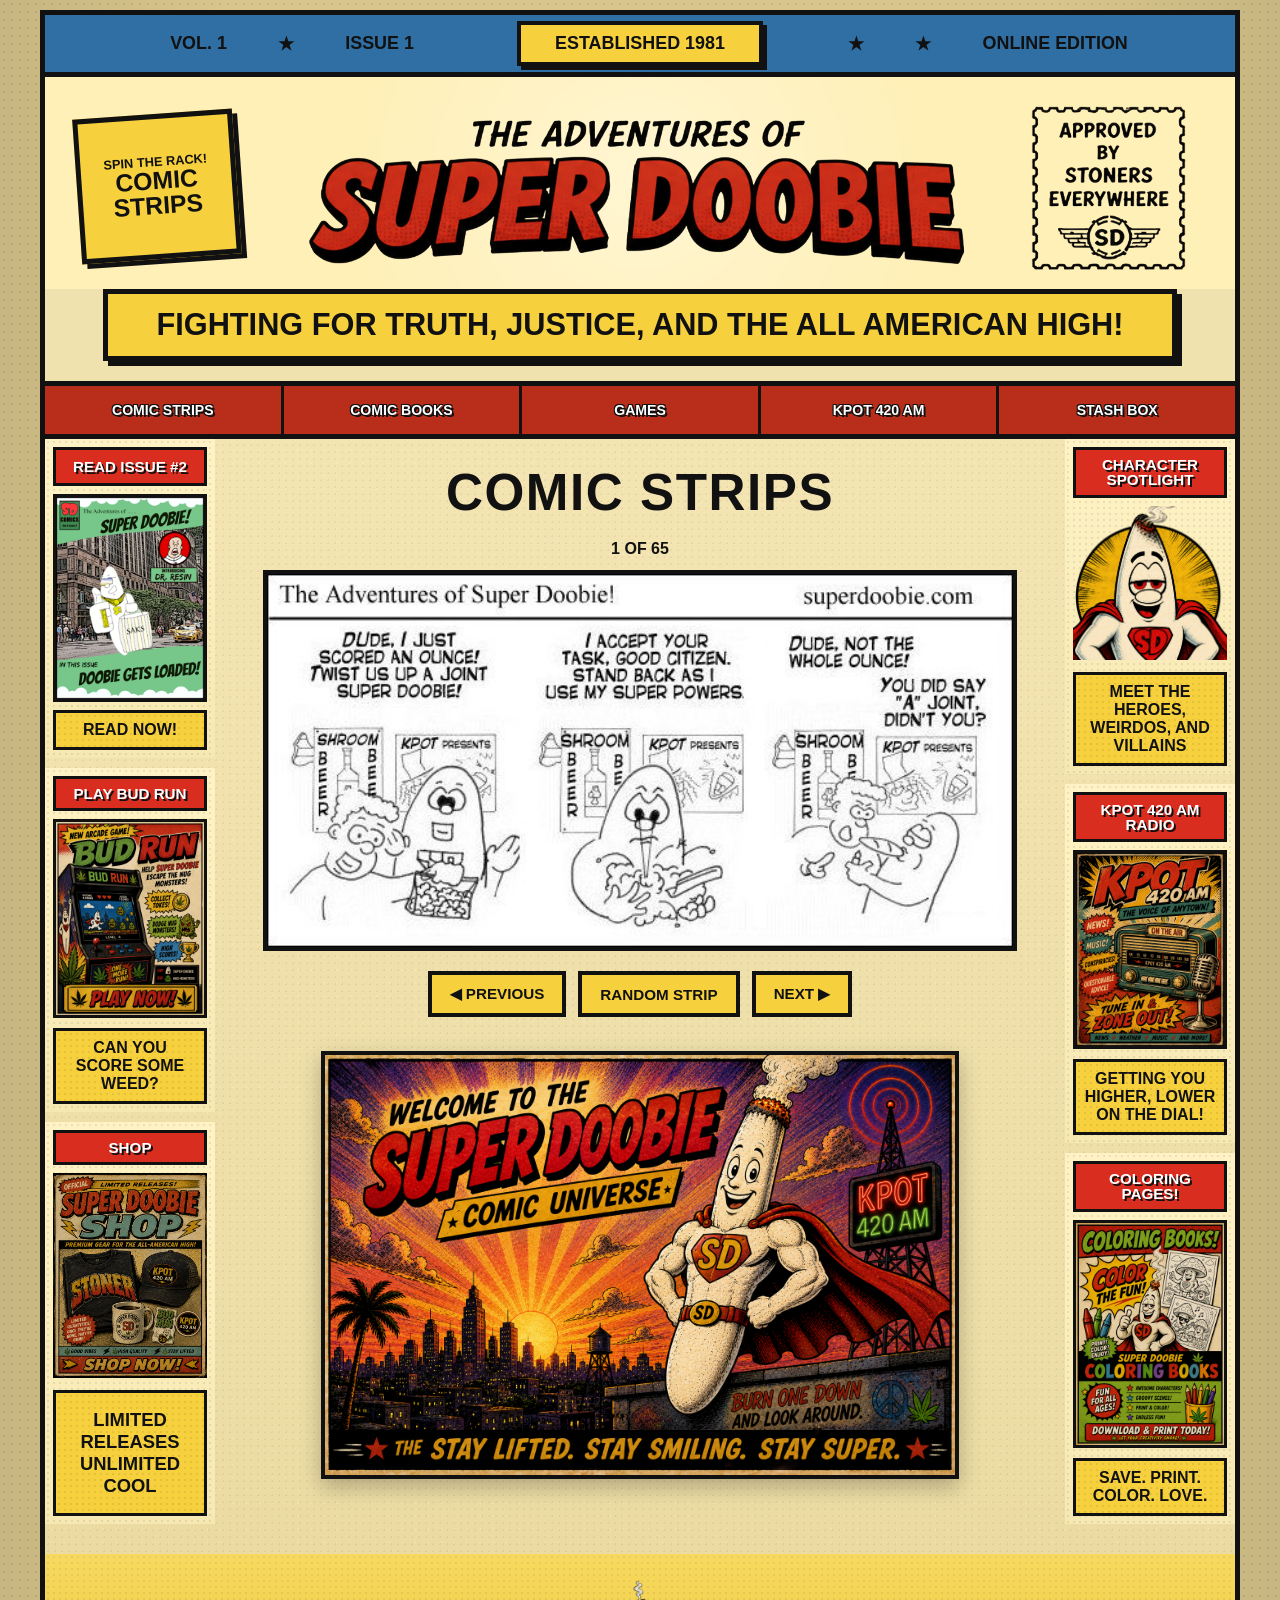
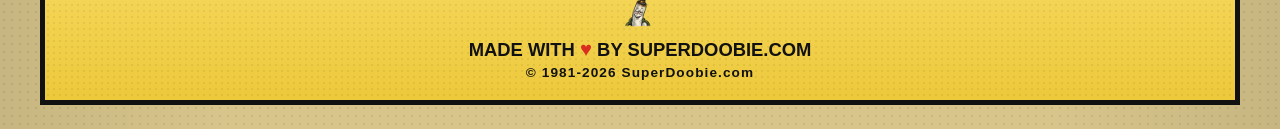
==== commit 41934443: "updated index" ====
--- a/index.html
+++ b/index.html
@@ -4,44 +4,32 @@
   <meta charset="UTF-8" />
   <meta name="viewport" content="width=device-width, initial-scale=1.0" />
 
-  
-
-<title>Super Doobie Comic Strips</title>
-
-<meta name="description" content="Read every Super Doobie comic strip online. Enjoy classic underground stoner humor, cannabis comedy, and the adventures of Super Doobie, Dr. Resin, The Buds, Broh & Brah, and more.">
-
-<meta name="keywords" content="Super Doobie, Super Doobie comic strips, comic strips, stoner comics, cannabis comics, marijuana comics, weed humor, underground comics, webcomics, Dr. Resin, The Buds, Broh and Brah">
-
-<meta name="author" content="SuperDoobie.com">
-
-<meta property="og:title" content="Super Doobie Comic Strips">
-
-<meta property="og:description" content="Read the complete collection of Super Doobie comic strips featuring classic underground stoner humor and unforgettable characters.">
-
-<meta property="og:image" content="https://superdoobie.com/images/social/comic-strips-share.png">
-
-<meta property="og:url" content="https://superdoobie.com/pages/comic-strip.html">
-
-<meta property="og:type" content="website">
-
-<meta name="twitter:card" content="summary_large_image">
-
-<meta name="twitter:title" content="Super Doobie Comic Strips">
-
-<meta name="twitter:description" content="Read the complete collection of Super Doobie comic strips online.">
-
-<meta name="twitter:image" content="https://superdoobie.com/images/social/comic-strips-share.png">
-
-<link rel="canonical" href="https://superdoobie.com/pages/comic-strip.html">
-
-<link rel="stylesheet" href="./css/framework.css">
-<link rel="stylesheet" href="./css/header.css">
-<link rel="stylesheet" href="./css/sidebar.css">
-<link rel="stylesheet" href="./css/footer.css">
-<link rel="stylesheet" href="./css/comic-strip.css">
+  <title>Super Doobie Comic Strips</title>
+
+  <meta name="description" content="Read every Super Doobie comic strip online. Enjoy classic underground stoner humor, cannabis comedy, and the adventures of Super Doobie, Dr. Resin, The Buds, Broh & Brah, and more.">
+  <meta name="keywords" content="Super Doobie, Super Doobie comic strips, comic strips, stoner comics, cannabis comics, marijuana comics, weed humor, underground comics, webcomics, Dr. Resin, The Buds, Broh and Brah">
+  <meta name="author" content="SuperDoobie.com">
+
+  <meta property="og:title" content="Super Doobie Comic Strips">
+  <meta property="og:description" content="Read the complete collection of Super Doobie comic strips featuring classic underground stoner humor and unforgettable characters.">
+  <meta property="og:image" content="https://superdoobie.com/images/social/comic-strips-share.png">
+  <meta property="og:url" content="https://superdoobie.com/">
+  <meta property="og:type" content="website">
+
+  <meta name="twitter:card" content="summary_large_image">
+  <meta name="twitter:title" content="Super Doobie Comic Strips">
+  <meta name="twitter:description" content="Read the complete collection of Super Doobie comic strips online.">
+  <meta name="twitter:image" content="https://superdoobie.com/images/social/comic-strips-share.png">
+
+  <link rel="canonical" href="https://superdoobie.com/">
+
+  <link rel="stylesheet" href="./css/framework.css">
+  <link rel="stylesheet" href="./css/header.css">
+  <link rel="stylesheet" href="./css/sidebar.css">
+  <link rel="stylesheet" href="./css/footer.css">
+  <link rel="stylesheet" href="./css/comic-strip.css">
 </head>
 
-
 <body>
 
 <div class="site-shell">
@@ -51,7 +39,49 @@
   <div class="site-layout">
 
     <aside class="site-sidebar site-sidebar-left">
-      <div id="sidebar-left-placeholder"></div>
+
+      <section class="sidebar-card comic-ad">
+        <div class="ad-title">
+          READ ISSUE #2
+        </div>
+
+        <div class="ad-cover">
+          <img
+            src="./images/thumbnails/issue-2-cover-thumbnail.png"
+            alt="Super Doobie Issue 2">
+        </div>
+
+        <div class="ad-button">
+          READ NOW!
+        </div>
+      </section>
+
+      <section class="sidebar-card sidebar-card-image">
+        <h2>PLAY BUD RUN</h2>
+
+        <img
+          src="./images/games/bud-run-thumbnail.png"
+          alt="Bud Run"
+          class="character-spotlight-image">
+
+        <div class="ad-button">
+          Can you score some weed?
+        </div>
+      </section>
+
+      <section class="sidebar-card">
+        <h2>SHOP</h2>
+
+        <img
+          src="./images/components/shop.png"
+          alt="Shop"
+          class="character-spotlight-image">
+
+        <div class="ad-button">
+          <h3>Limited Releases Unlimited Cool</h3>
+        </div>
+      </section>
+
     </aside>
 
     <main class="site-main">
@@ -71,10 +101,9 @@
           <div id="strip-click-zone" class="strip-click-zone">
             <img
               id="current-strip"
-              src="../images/comicstrips/0001.jpg"
+              src="./images/comicstrips/0001.png"
               alt="The Adventures of Super Doobie Comic Strip 1"
-              class="strip-image"
-            >
+              class="strip-image">
           </div>
 
           <div class="strip-controls">
@@ -86,11 +115,56 @@
         </section>
 
       </section>
-
+<section class="welcome-banner">
+
+    <img
+        src="./images/branding/ChatGPT Image Jun 28, 2026, 11_13_16 PM.png"
+        alt="Welcome to the Super Doobie Universe"
+        class="welcome-banner-image">
+
+</section>
     </main>
 
     <aside class="site-sidebar site-sidebar-right">
-      <div id="sidebar-right-placeholder"></div>
+
+      <section class="sidebar-card">
+        <h2>Character Spotlight</h2>
+
+        <img
+          src="./images/characters/doobie-profile-transparent.png"
+          alt="Super Doobie"
+          class="character-spotlight-image">
+
+        <div class="ad-button">
+          Meet the heroes, weirdos, and villains
+        </div>
+      </section>
+      
+
+      <section class="sidebar-card sidebar-card-image">
+        <h2>KPOT 420 AM Radio</h2>
+
+        <img
+          src="./images/thumbnails/kpot-thumbnail.png"
+          alt="KPOT 420 AM Radio">
+
+        <div class="ad-button">
+          Getting you higher, lower on the dial!
+        </div>
+      </section>
+
+      <section class="sidebar-card sidebar-card-image">
+        <h2>Coloring Pages!</h2>
+
+        <img
+          src="./images/games/coloring-book-card.png"
+          alt="Super Doobie Coloring Pages">
+
+        <div class="ad-button">
+          Save. Print. Color. Love.
+        </div>
+      </section>
+
     </aside>
 
   </div>
@@ -106,18 +180,6 @@
       document.getElementById("header-placeholder").innerHTML = html;
     });
 
-  fetch("./components/sidebar-left.html")
-    .then(response => response.text())
-    .then(html => {
-      document.getElementById("sidebar-left-placeholder").innerHTML = html;
-    });
-
-  fetch("./components/sidebar-right.html")
-    .then(response => response.text())
-    .then(html => {
-      document.getElementById("sidebar-right-placeholder").innerHTML = html;
-    });
-
   fetch("./components/footer.html")
     .then(response => response.text())
     .then(html => {
--- a/css/comic-strip.css
+++ b/css/comic-strip.css
@@ -219,4 +219,20 @@
     #next-strip {
         order: 2;
     }
-}   +}   
+
+.welcome-banner {
+    margin: 10px auto 10px;
+    text-align: center;
+}
+
+.welcome-banner-image {
+    display: block;
+    width: 75%;
+    max-width: 800px;
+    height: auto;
+    margin: 0 auto;
+
+    border: 4px solid #111;
+    box-shadow: 0 8px 20px rgba(0,0,0,.25);
+}
